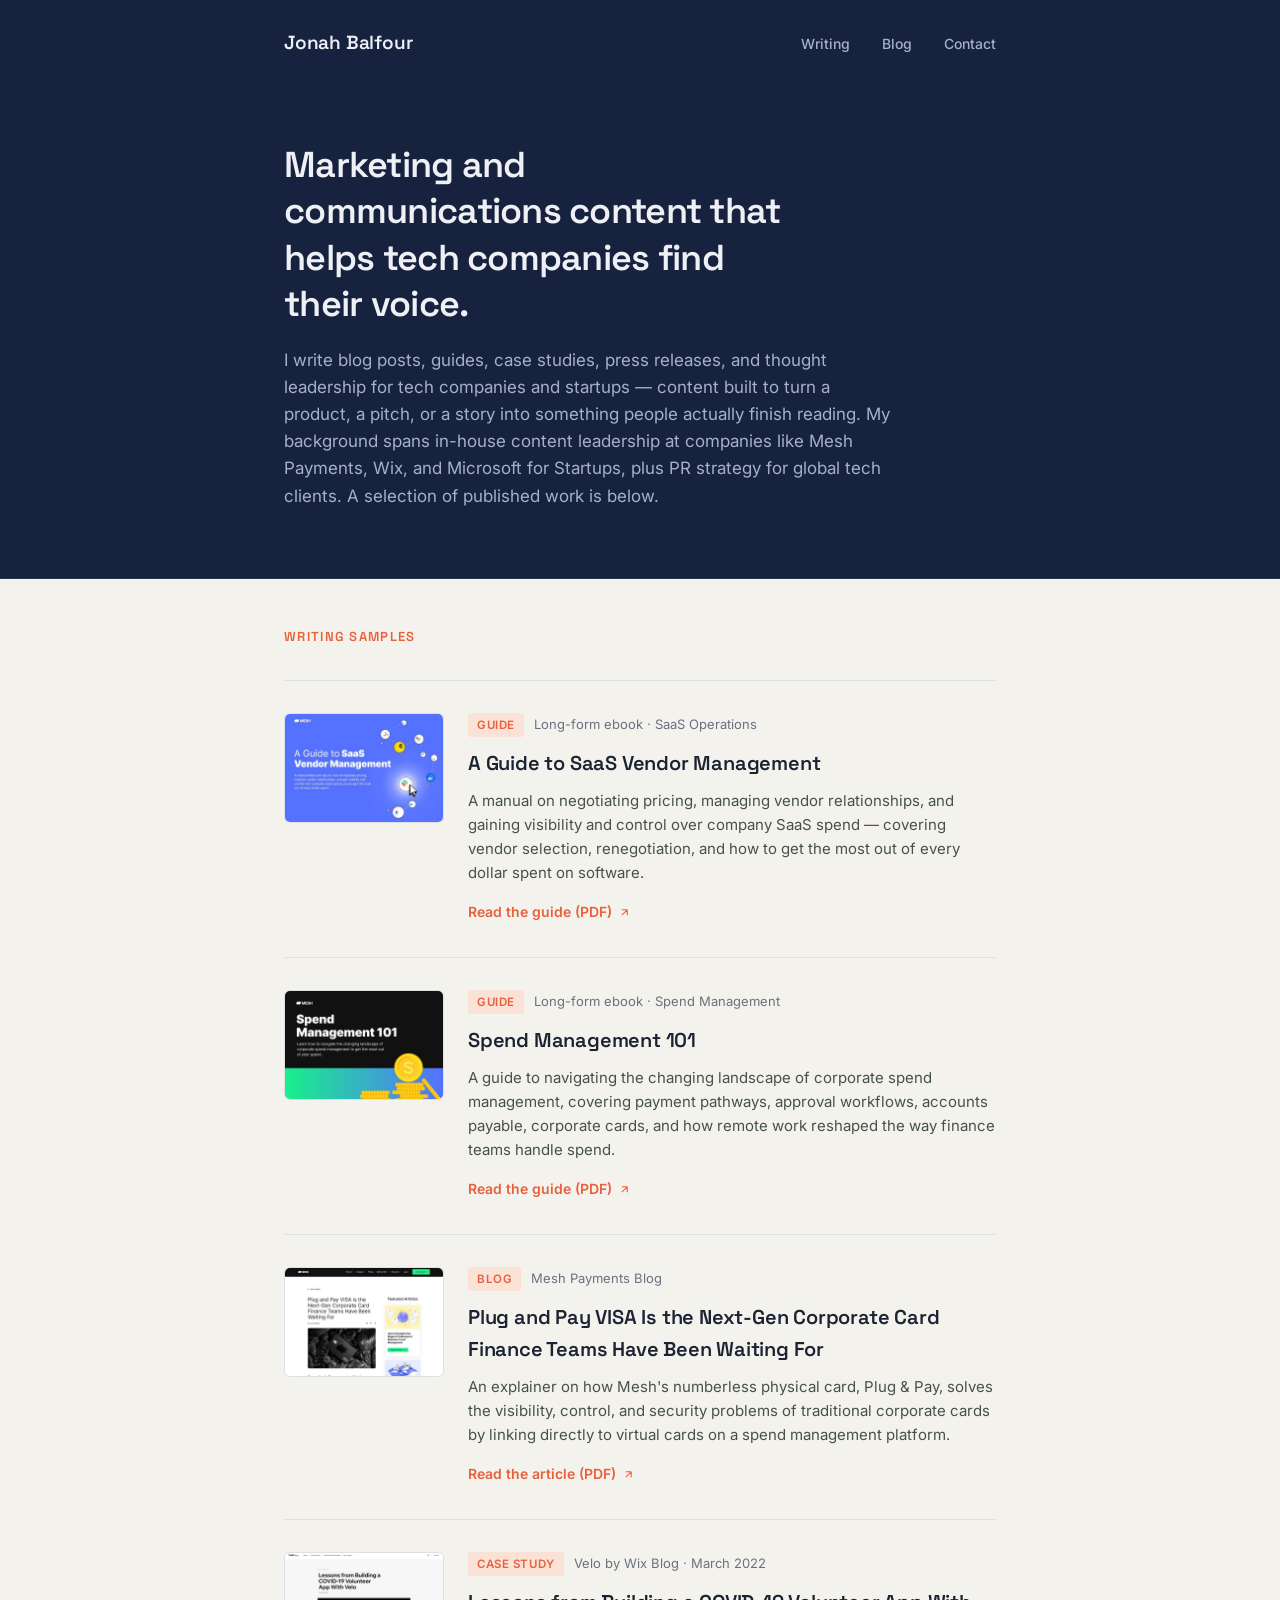
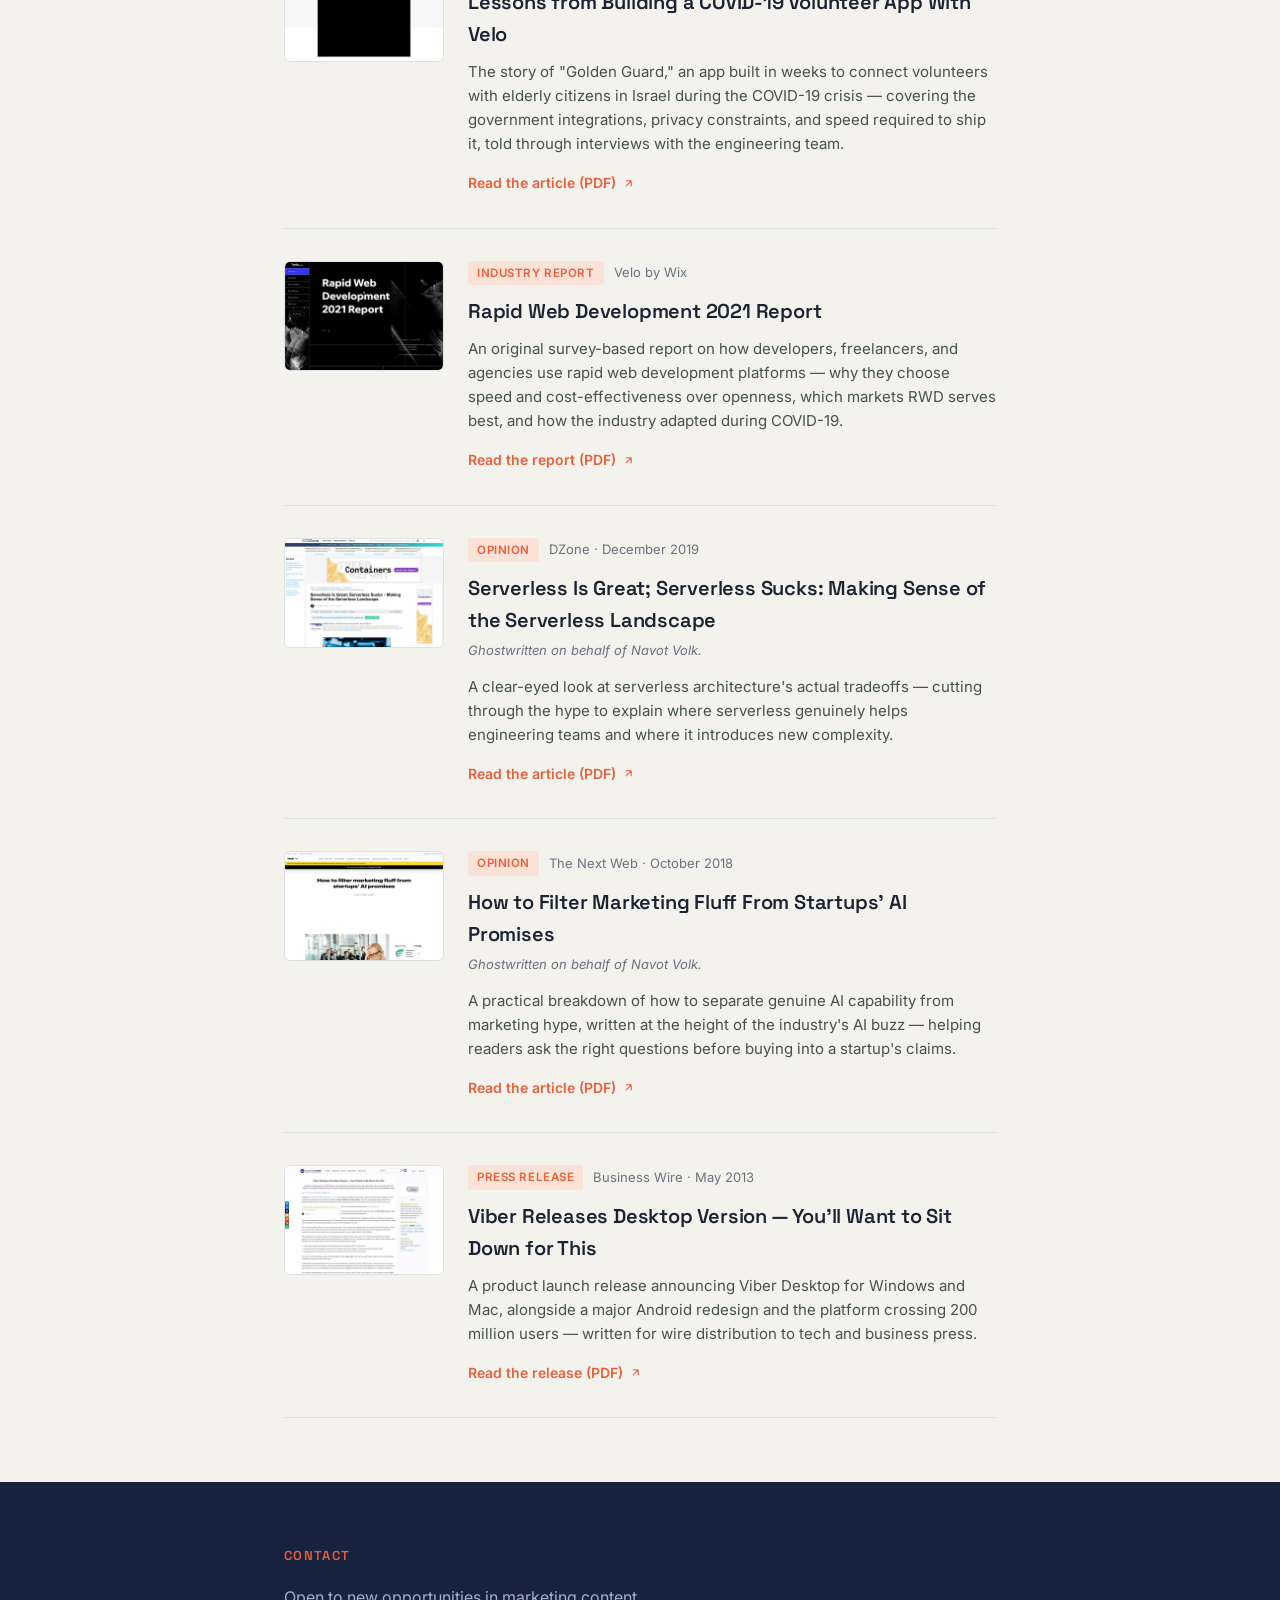
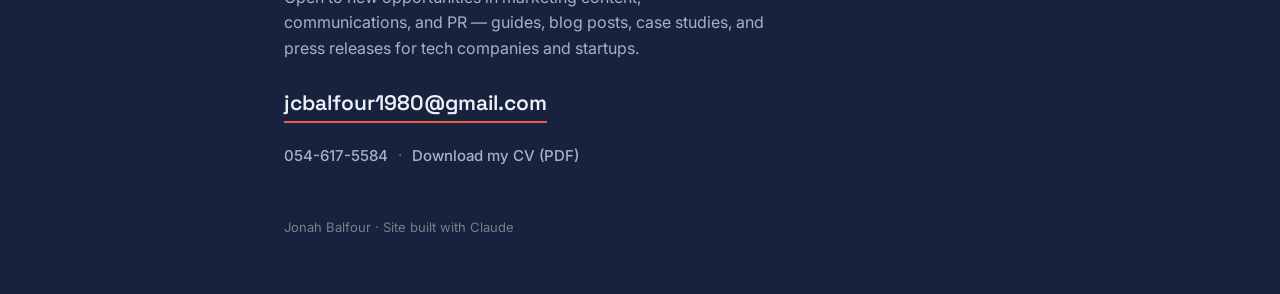
==== index.html @ e083e03f "Add files via upload" ====
<!DOCTYPE html>
<html lang="en">
<head>
<meta charset="UTF-8">
<meta name="viewport" content="width=device-width, initial-scale=1.0">
<title>Jonah Balfour — Writing Portfolio</title>
<link rel="preconnect" href="https://fonts.googleapis.com">
<link rel="preconnect" href="https://fonts.gstatic.com" crossorigin>
<link href="https://fonts.googleapis.com/css2?family=Space+Grotesk:wght@500;600;700&family=Inter:wght@400;500;600&display=swap" rel="stylesheet">
<link rel="stylesheet" href="style.css">
</head>
<body>

<header class="site">
  <div class="wrap">
    <div class="name">Jonah Balfour</div>
    <nav class="site">
      <a href="#writing">Writing</a>
      <a href="blog/index.html">Blog</a>
      <a href="#contact">Contact</a>
    </nav>
  </div>
</header>

<div class="hero">
  <div class="wrap">
    <h1>Marketing and communications content that helps tech companies find their voice.</h1>
    <p>I write blog posts, guides, case studies, press releases, and thought leadership for tech companies and startups — content built to turn a product, a pitch, or a story into something people actually finish reading. My background spans in-house content leadership at companies like Mesh Payments, Wix, and Microsoft for Startups, plus PR strategy for global tech clients. A selection of published work is below.</p>
  </div>
</div>

<div class="wrap">
  <section id="writing">
    <h2 class="section-title">Writing Samples</h2>
    <div class="samples">

      <article class="sample">
        <img class="sample-thumb" src="thumbs/saas-vendor-management-guide.jpg" alt="" loading="lazy">
        <div class="sample-body">
          <div class="sample-meta">
            <span class="tag">Guide</span>
            <span class="pub">Long-form ebook · SaaS Operations</span>
          </div>
          <h3>A Guide to SaaS Vendor Management</h3>
          <p>A manual on negotiating pricing, managing vendor relationships, and gaining visibility and control over company SaaS spend — covering vendor selection, renegotiation, and how to get the most out of every dollar spent on software.</p>
          <a class="read-link" href="samples/saas-vendor-management-guide.pdf" target="_blank" rel="noopener">Read the guide (PDF) <svg viewBox="0 0 24 24" fill="none" stroke="currentColor" stroke-width="2"><path d="M7 17L17 7M17 7H7M17 7V17"/></svg></a>
        </div>
      </article>

      <article class="sample">
        <img class="sample-thumb" src="thumbs/spend-management-101-guide.jpg" alt="" loading="lazy">
        <div class="sample-body">
          <div class="sample-meta">
            <span class="tag">Guide</span>
            <span class="pub">Long-form ebook · Spend Management</span>
          </div>
          <h3>Spend Management 101</h3>
          <p>A guide to navigating the changing landscape of corporate spend management, covering payment pathways, approval workflows, accounts payable, corporate cards, and how remote work reshaped the way finance teams handle spend.</p>
          <a class="read-link" href="samples/spend-management-101-guide.pdf" target="_blank" rel="noopener">Read the guide (PDF) <svg viewBox="0 0 24 24" fill="none" stroke="currentColor" stroke-width="2"><path d="M7 17L17 7M17 7H7M17 7V17"/></svg></a>
        </div>
      </article>

      <article class="sample">
        <img class="sample-thumb" src="thumbs/plug-and-pay-visa-mesh.jpg" alt="" loading="lazy">
        <div class="sample-body">
          <div class="sample-meta">
            <span class="tag">Blog</span>
            <span class="pub">Mesh Payments Blog</span>
          </div>
          <h3>Plug and Pay VISA Is the Next-Gen Corporate Card Finance Teams Have Been Waiting For</h3>
          <p>An explainer on how Mesh's numberless physical card, Plug &amp; Pay, solves the visibility, control, and security problems of traditional corporate cards by linking directly to virtual cards on a spend management platform.</p>
          <a class="read-link" href="samples/plug-and-pay-visa-mesh.pdf" target="_blank" rel="noopener">Read the article (PDF) <svg viewBox="0 0 24 24" fill="none" stroke="currentColor" stroke-width="2"><path d="M7 17L17 7M17 7H7M17 7V17"/></svg></a>
        </div>
      </article>

      <article class="sample">
        <img class="sample-thumb" src="thumbs/covid19-volunteer-app-velo.jpg" alt="" loading="lazy">
        <div class="sample-body">
          <div class="sample-meta">
            <span class="tag">Case Study</span>
            <span class="pub">Velo by Wix Blog · March 2022</span>
          </div>
          <h3>Lessons from Building a COVID-19 Volunteer App With Velo</h3>
          <p>The story of "Golden Guard," an app built in weeks to connect volunteers with elderly citizens in Israel during the COVID-19 crisis — covering the government integrations, privacy constraints, and speed required to ship it, told through interviews with the engineering team.</p>
          <a class="read-link" href="samples/covid19-volunteer-app-velo.pdf" target="_blank" rel="noopener">Read the article (PDF) <svg viewBox="0 0 24 24" fill="none" stroke="currentColor" stroke-width="2"><path d="M7 17L17 7M17 7H7M17 7V17"/></svg></a>
        </div>
      </article>

      <article class="sample">
        <img class="sample-thumb" src="thumbs/rapid-web-dev-report-2021.jpg" alt="" loading="lazy">
        <div class="sample-body">
          <div class="sample-meta">
            <span class="tag">Industry Report</span>
            <span class="pub">Velo by Wix</span>
          </div>
          <h3>Rapid Web Development 2021 Report</h3>
          <p>An original survey-based report on how developers, freelancers, and agencies use rapid web development platforms — why they choose speed and cost-effectiveness over openness, which markets RWD serves best, and how the industry adapted during COVID-19.</p>
          <a class="read-link" href="samples/rapid-web-dev-report-2021.pdf" target="_blank" rel="noopener">Read the report (PDF) <svg viewBox="0 0 24 24" fill="none" stroke="currentColor" stroke-width="2"><path d="M7 17L17 7M17 7H7M17 7V17"/></svg></a>
        </div>
      </article>

      <article class="sample">
        <img class="sample-thumb" src="thumbs/serverless-great-serverless-sucks.jpg" alt="" loading="lazy">
        <div class="sample-body">
          <div class="sample-meta">
            <span class="tag">Opinion</span>
            <span class="pub">DZone · December 2019</span>
          </div>
          <h3>Serverless Is Great; Serverless Sucks: Making Sense of the Serverless Landscape</h3>
          <p class="note">Ghostwritten on behalf of Navot Volk.</p>
          <p>A clear-eyed look at serverless architecture's actual tradeoffs — cutting through the hype to explain where serverless genuinely helps engineering teams and where it introduces new complexity.</p>
          <a class="read-link" href="samples/serverless-great-serverless-sucks.pdf" target="_blank" rel="noopener">Read the article (PDF) <svg viewBox="0 0 24 24" fill="none" stroke="currentColor" stroke-width="2"><path d="M7 17L17 7M17 7H7M17 7V17"/></svg></a>
        </div>
      </article>

      <article class="sample">
        <img class="sample-thumb" src="thumbs/filtering-ai-marketing-fluff.jpg" alt="" loading="lazy">
        <div class="sample-body">
          <div class="sample-meta">
            <span class="tag">Opinion</span>
            <span class="pub">The Next Web · October 2018</span>
          </div>
          <h3>How to Filter Marketing Fluff From Startups' AI Promises</h3>
          <p class="note">Ghostwritten on behalf of Navot Volk.</p>
          <p>A practical breakdown of how to separate genuine AI capability from marketing hype, written at the height of the industry's AI buzz — helping readers ask the right questions before buying into a startup's claims.</p>
          <a class="read-link" href="samples/filtering-ai-marketing-fluff.pdf" target="_blank" rel="noopener">Read the article (PDF) <svg viewBox="0 0 24 24" fill="none" stroke="currentColor" stroke-width="2"><path d="M7 17L17 7M17 7H7M17 7V17"/></svg></a>
        </div>
      </article>

      <article class="sample">
        <img class="sample-thumb" src="thumbs/viber-desktop-launch-press-release.jpg" alt="" loading="lazy">
        <div class="sample-body">
          <div class="sample-meta">
            <span class="tag">Press Release</span>
            <span class="pub">Business Wire · May 2013</span>
          </div>
          <h3>Viber Releases Desktop Version — You'll Want to Sit Down for This</h3>
          <p>A product launch release announcing Viber Desktop for Windows and Mac, alongside a major Android redesign and the platform crossing 200 million users — written for wire distribution to tech and business press.</p>
          <a class="read-link" href="samples/viber-desktop-launch-press-release.pdf" target="_blank" rel="noopener">Read the release (PDF) <svg viewBox="0 0 24 24" fill="none" stroke="currentColor" stroke-width="2"><path d="M7 17L17 7M17 7H7M17 7V17"/></svg></a>
        </div>
      </article>

    </div>
  </section>
</div>

<footer class="contact" id="contact">
  <div class="wrap">
    <h2 class="section-title">Contact</h2>
    <p>Open to new opportunities in marketing content, communications, and PR — guides, blog posts, case studies, and press releases for tech companies and startups.</p>
    <a class="contact-email" href="mailto:jcbalfour1980@gmail.com">jcbalfour1980@gmail.com</a>
    <div class="contact-links">
      <a class="contact-link" href="tel:+972546175584">054-617-5584</a>
      <span class="contact-sep">·</span>
      <a class="contact-link" href="jonah-balfour-cv.pdf" target="_blank" rel="noopener">Download my CV (PDF)</a>
    </div>
    <div class="fine-print">Jonah Balfour · Site built with Claude</div>
  </div>
</footer>

</body>
</html>
---- style.css ----
:root {
  --ink: #1b2333;
  --muted: #6a7180;
  --line: #dde1e3;
  --paper: #f4f2ec;
  --deep: #16223e;
  --on-deep: #eef0f6;
  --on-deep-muted: #a6b0cc;
  --accent: #e8603c;
  --accent-soft: #fbe2d7;
  --max: 760px;
  --font-head: "Space Grotesk", -apple-system, BlinkMacSystemFont, sans-serif;
  --font-body: "Inter", -apple-system, BlinkMacSystemFont, sans-serif;
}

* { box-sizing: border-box; }

html { scroll-behavior: smooth; }

body {
  margin: 0;
  background: var(--paper);
  color: var(--ink);
  font-family: var(--font-body);
  line-height: 1.6;
  -webkit-font-smoothing: antialiased;
}

a { color: inherit; }

.wrap {
  max-width: var(--max);
  margin: 0 auto;
  padding: 0 24px;
}

header.site {
  padding: 28px 0;
  background: var(--deep);
  color: var(--on-deep);
}

header.site .wrap { display: flex; justify-content: space-between; align-items: baseline; flex-wrap: wrap; gap: 16px; }

.name {
  font-family: var(--font-head);
  font-size: 19px;
  font-weight: 600;
  letter-spacing: -0.01em;
  color: var(--on-deep);
  text-decoration: none;
}

nav.site a {
  text-decoration: none;
  color: var(--on-deep-muted);
  font-size: 14px;
  font-weight: 500;
  margin-left: 28px;
  transition: color 0.15s ease;
}

nav.site a:hover { color: var(--on-deep); }

nav.site a.current { color: var(--on-deep); }

.hero {
  padding: 56px 0 68px;
  background: var(--deep);
  color: var(--on-deep);
  border-bottom: 1px solid rgba(255,255,255,0.08);
}

.hero h1 {
  font-family: var(--font-head);
  font-size: 36px;
  line-height: 1.28;
  font-weight: 600;
  letter-spacing: -0.02em;
  margin: 0 0 20px;
  max-width: 22ch;
  color: var(--on-deep);
}

.hero p {
  font-size: 17px;
  color: var(--on-deep-muted);
  max-width: 56ch;
  margin: 0;
}

.hero.hero-small {
  padding: 44px 0 52px;
}

.hero.hero-small h1 {
  font-size: 30px;
  max-width: 26ch;
}

section { padding: 48px 0 64px; }

h2.section-title {
  font-family: var(--font-head);
  font-size: 13px;
  text-transform: uppercase;
  letter-spacing: 0.1em;
  color: var(--accent);
  font-weight: 600;
  margin: 0 0 32px;
}

.samples { display: flex; flex-direction: column; gap: 0; }

.sample {
  display: flex;
  gap: 24px;
  padding: 32px 0;
  border-top: 1px solid var(--line);
}

.sample:last-child { border-bottom: 1px solid var(--line); }

.sample-thumb {
  width: 160px;
  height: 110px;
  object-fit: cover;
  border-radius: 6px;
  border: 1px solid var(--line);
  flex-shrink: 0;
  background: var(--line);
}

.sample-body { min-width: 0; }

.sample-meta {
  display: flex;
  flex-wrap: wrap;
  gap: 8px 10px;
  align-items: center;
  margin-bottom: 10px;
}

.tag {
  font-size: 11.5px;
  text-transform: uppercase;
  letter-spacing: 0.05em;
  font-weight: 600;
  color: var(--accent);
  background: var(--accent-soft);
  padding: 3px 9px;
  border-radius: 3px;
}

.pub {
  font-size: 13px;
  color: var(--muted);
}

.sample h3 {
  font-family: var(--font-head);
  font-size: 20px;
  font-weight: 600;
  letter-spacing: -0.01em;
  margin: 0 0 10px;
}

.sample p {
  font-size: 15px;
  color: #45524b;
  margin: 0 0 14px;
  max-width: 62ch;
}

.sample .note {
  font-size: 13px;
  color: var(--muted);
  font-style: italic;
  margin: -6px 0 14px;
}

.read-link {
  display: inline-flex;
  align-items: center;
  gap: 6px;
  font-size: 14px;
  font-weight: 600;
  color: var(--accent);
  text-decoration: none;
}

.read-link:hover { text-decoration: underline; }

.read-link svg { width: 13px; height: 13px; }

/* Blog index + post pages */

.blog-teaser {
  padding: 32px 0 8px;
}

.blog-teaser p {
  font-size: 15px;
  color: var(--muted);
  margin: 0;
  max-width: 62ch;
}

.post-header {
  padding: 8px 0 12px;
}

.post-header .pub {
  display: block;
  margin-bottom: 14px;
}

.post-title {
  font-family: var(--font-head);
  font-size: 32px;
  line-height: 1.25;
  font-weight: 600;
  letter-spacing: -0.015em;
  margin: 0 0 8px;
  max-width: 24ch;
}

.post-content {
  padding: 24px 0 64px;
  max-width: 66ch;
}

.post-content p {
  font-size: 16.5px;
  color: #333c40;
  margin: 0 0 20px;
}

.post-content h2 {
  font-family: var(--font-head);
  font-size: 22px;
  font-weight: 600;
  letter-spacing: -0.01em;
  margin: 40px 0 16px;
}

.post-content h3 {
  font-family: var(--font-head);
  font-size: 18px;
  font-weight: 600;
  margin: 32px 0 14px;
}

.post-content a { color: var(--accent); text-decoration: underline; }

.post-content blockquote {
  margin: 24px 0;
  padding-left: 20px;
  border-left: 3px solid var(--accent);
  color: var(--muted);
  font-style: italic;
}

.back-link {
  display: inline-flex;
  align-items: center;
  gap: 6px;
  font-size: 14px;
  font-weight: 600;
  color: var(--accent);
  text-decoration: none;
  margin-bottom: 8px;
}

.back-link:hover { text-decoration: underline; }

.back-link svg { width: 13px; height: 13px; }

footer.contact {
  background: var(--deep);
  color: var(--on-deep);
  padding: 64px 0 56px;
}

footer.contact h2.section-title { color: var(--accent); margin-bottom: 18px; }

footer.contact p {
  font-size: 16px;
  color: var(--on-deep-muted);
  max-width: 48ch;
  margin: 0 0 24px;
}

.contact-email {
  display: inline-block;
  font-family: var(--font-head);
  font-size: 21px;
  font-weight: 600;
  color: var(--on-deep);
  text-decoration: none;
  border-bottom: 2px solid var(--accent);
  padding-bottom: 2px;
}

.contact-email:hover { color: var(--accent); }

.contact-links {
  margin-top: 20px;
  display: flex;
  flex-wrap: wrap;
  align-items: center;
  gap: 10px;
}

.contact-link {
  font-size: 15px;
  font-weight: 500;
  color: var(--on-deep-muted);
  text-decoration: none;
}

.contact-link:hover { color: var(--on-deep); text-decoration: underline; }

.contact-sep { color: var(--on-deep-muted); opacity: 0.5; }

.fine-print {
  margin-top: 48px;
  font-size: 13px;
  color: rgba(242,239,226,0.45);
}

@media (max-width: 560px) {
  .hero h1 { font-size: 27px; }
  nav.site a { margin-left: 18px; }
  .sample { flex-direction: column; }
  .sample-thumb { width: 100%; height: 160px; }
  .post-title { font-size: 26px; }
}
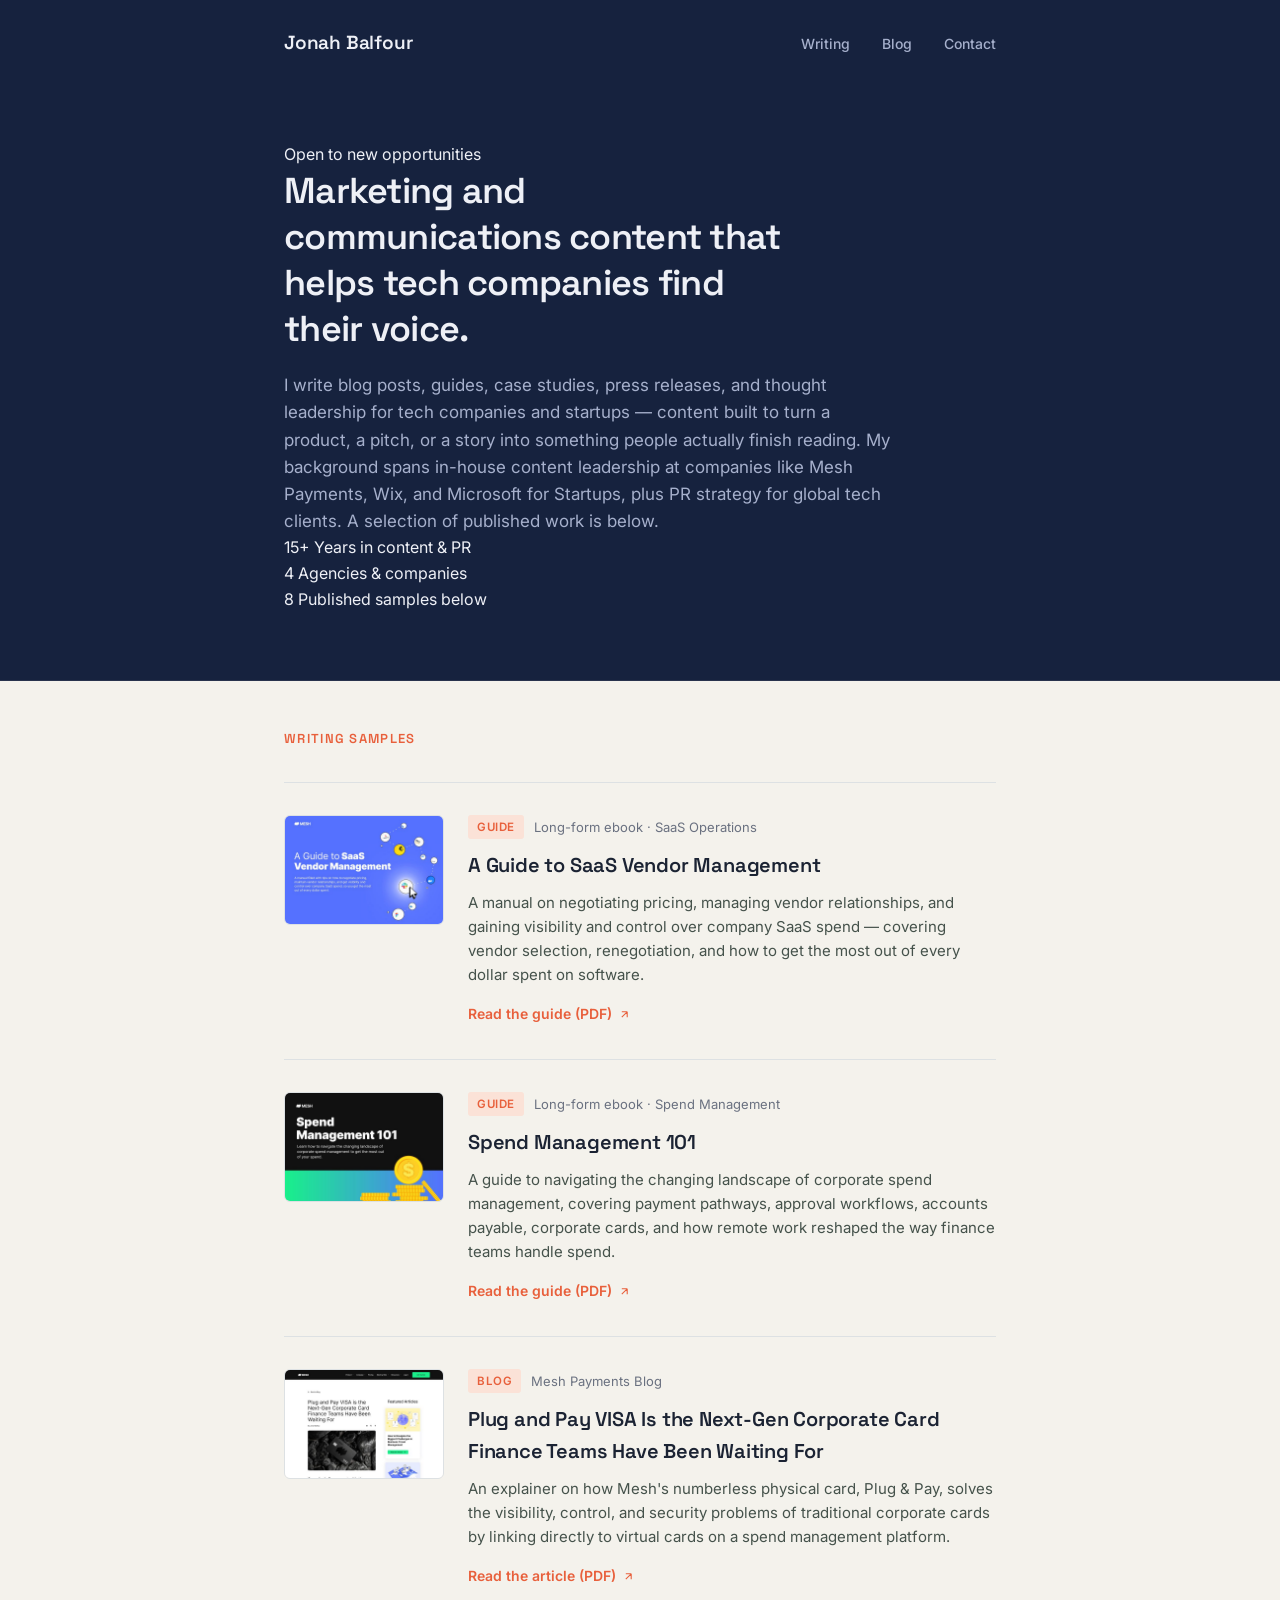
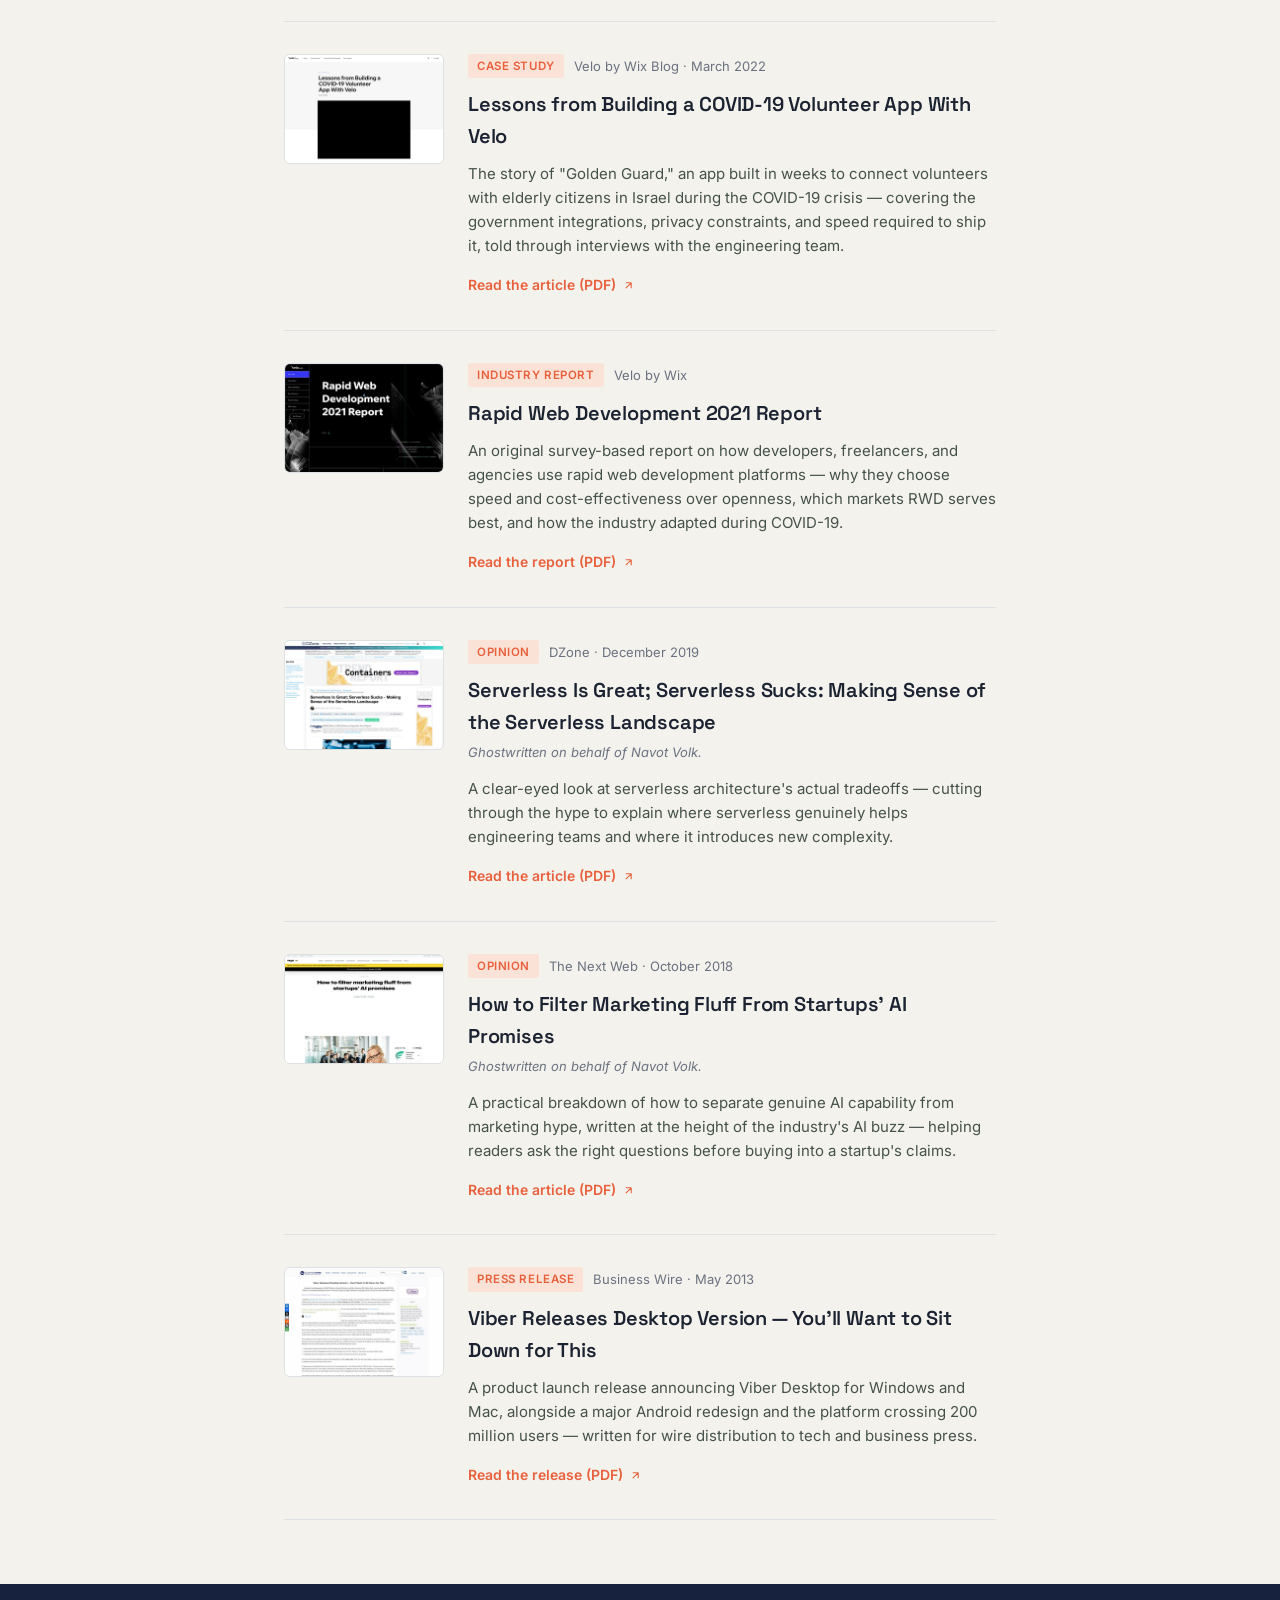
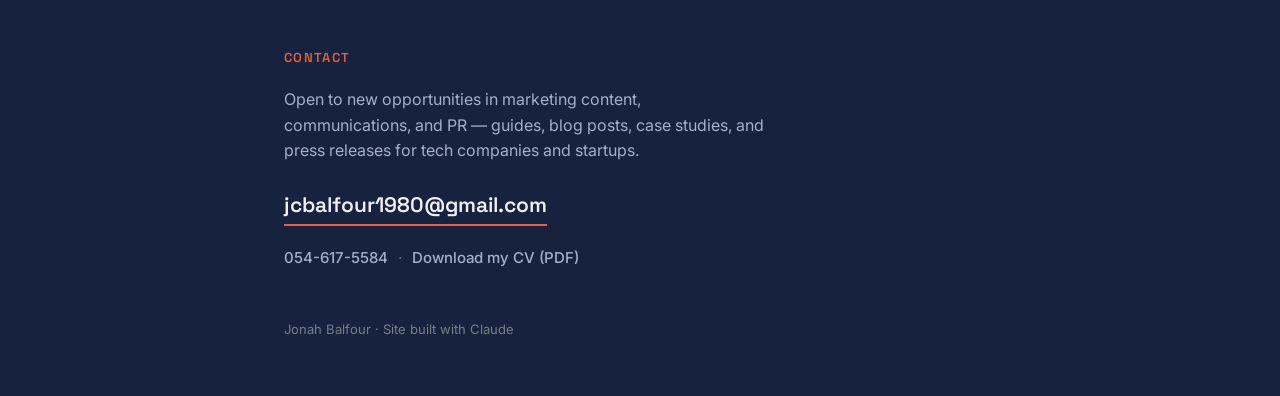
==== commit 31babd1b: "Update index.html" ====
--- a/index.html
+++ b/index.html
@@ -3,6 +3,7 @@
 <head>
 <meta charset="UTF-8">
 <meta name="viewport" content="width=device-width, initial-scale=1.0">
+<meta name="theme-color" content="#16223e">
 <title>Jonah Balfour — Writing Portfolio</title>
 <link rel="preconnect" href="https://fonts.googleapis.com">
 <link rel="preconnect" href="https://fonts.gstatic.com" crossorigin>
@@ -24,8 +25,23 @@
 
 <div class="hero">
   <div class="wrap">
+    <span class="badge"><span class="dot"></span>Open to new opportunities</span>
     <h1>Marketing and communications content that helps tech companies find their voice.</h1>
     <p>I write blog posts, guides, case studies, press releases, and thought leadership for tech companies and startups — content built to turn a product, a pitch, or a story into something people actually finish reading. My background spans in-house content leadership at companies like Mesh Payments, Wix, and Microsoft for Startups, plus PR strategy for global tech clients. A selection of published work is below.</p>
+    <div class="hero-stats">
+      <div class="stat">
+        <span class="stat-num">15+</span>
+        <span class="stat-label">Years in content &amp; PR</span>
+      </div>
+      <div class="stat">
+        <span class="stat-num">4</span>
+        <span class="stat-label">Agencies &amp; companies</span>
+      </div>
+      <div class="stat">
+        <span class="stat-num">8</span>
+        <span class="stat-label">Published samples below</span>
+      </div>
+    </div>
   </div>
 </div>
 
@@ -35,7 +51,9 @@
     <div class="samples">
 
       <article class="sample">
-        <img class="sample-thumb" src="thumbs/saas-vendor-management-guide.jpg" alt="" loading="lazy">
+        <div class="sample-thumb-wrap">
+          <img class="sample-thumb" src="thumbs/saas-vendor-management-guide.jpg" alt="" loading="lazy">
+        </div>
         <div class="sample-body">
           <div class="sample-meta">
             <span class="tag">Guide</span>
@@ -48,7 +66,9 @@
       </article>
 
       <article class="sample">
-        <img class="sample-thumb" src="thumbs/spend-management-101-guide.jpg" alt="" loading="lazy">
+        <div class="sample-thumb-wrap">
+          <img class="sample-thumb" src="thumbs/spend-management-101-guide.jpg" alt="" loading="lazy">
+        </div>
         <div class="sample-body">
           <div class="sample-meta">
             <span class="tag">Guide</span>
@@ -61,7 +81,9 @@
       </article>
 
       <article class="sample">
-        <img class="sample-thumb" src="thumbs/plug-and-pay-visa-mesh.jpg" alt="" loading="lazy">
+        <div class="sample-thumb-wrap">
+          <img class="sample-thumb" src="thumbs/plug-and-pay-visa-mesh.jpg" alt="" loading="lazy">
+        </div>
         <div class="sample-body">
           <div class="sample-meta">
             <span class="tag">Blog</span>
@@ -74,7 +96,9 @@
       </article>
 
       <article class="sample">
-        <img class="sample-thumb" src="thumbs/covid19-volunteer-app-velo.jpg" alt="" loading="lazy">
+        <div class="sample-thumb-wrap">
+          <img class="sample-thumb" src="thumbs/covid19-volunteer-app-velo.jpg" alt="" loading="lazy">
+        </div>
         <div class="sample-body">
           <div class="sample-meta">
             <span class="tag">Case Study</span>
@@ -87,7 +111,9 @@
       </article>
 
       <article class="sample">
-        <img class="sample-thumb" src="thumbs/rapid-web-dev-report-2021.jpg" alt="" loading="lazy">
+        <div class="sample-thumb-wrap">
+          <img class="sample-thumb" src="thumbs/rapid-web-dev-report-2021.jpg" alt="" loading="lazy">
+        </div>
         <div class="sample-body">
           <div class="sample-meta">
             <span class="tag">Industry Report</span>
@@ -100,7 +126,9 @@
       </article>
 
       <article class="sample">
-        <img class="sample-thumb" src="thumbs/serverless-great-serverless-sucks.jpg" alt="" loading="lazy">
+        <div class="sample-thumb-wrap">
+          <img class="sample-thumb" src="thumbs/serverless-great-serverless-sucks.jpg" alt="" loading="lazy">
+        </div>
         <div class="sample-body">
           <div class="sample-meta">
             <span class="tag">Opinion</span>
@@ -114,7 +142,9 @@
       </article>
 
       <article class="sample">
-        <img class="sample-thumb" src="thumbs/filtering-ai-marketing-fluff.jpg" alt="" loading="lazy">
+        <div class="sample-thumb-wrap">
+          <img class="sample-thumb" src="thumbs/filtering-ai-marketing-fluff.jpg" alt="" loading="lazy">
+        </div>
         <div class="sample-body">
           <div class="sample-meta">
             <span class="tag">Opinion</span>
@@ -128,7 +158,9 @@
       </article>
 
       <article class="sample">
-        <img class="sample-thumb" src="thumbs/viber-desktop-launch-press-release.jpg" alt="" loading="lazy">
+        <div class="sample-thumb-wrap">
+          <img class="sample-thumb" src="thumbs/viber-desktop-launch-press-release.jpg" alt="" loading="lazy">
+        </div>
         <div class="sample-body">
           <div class="sample-meta">
             <span class="tag">Press Release</span>
@@ -158,5 +190,6 @@
   </div>
 </footer>
 
+<script src="app.js"></script>
 </body>
 </html>
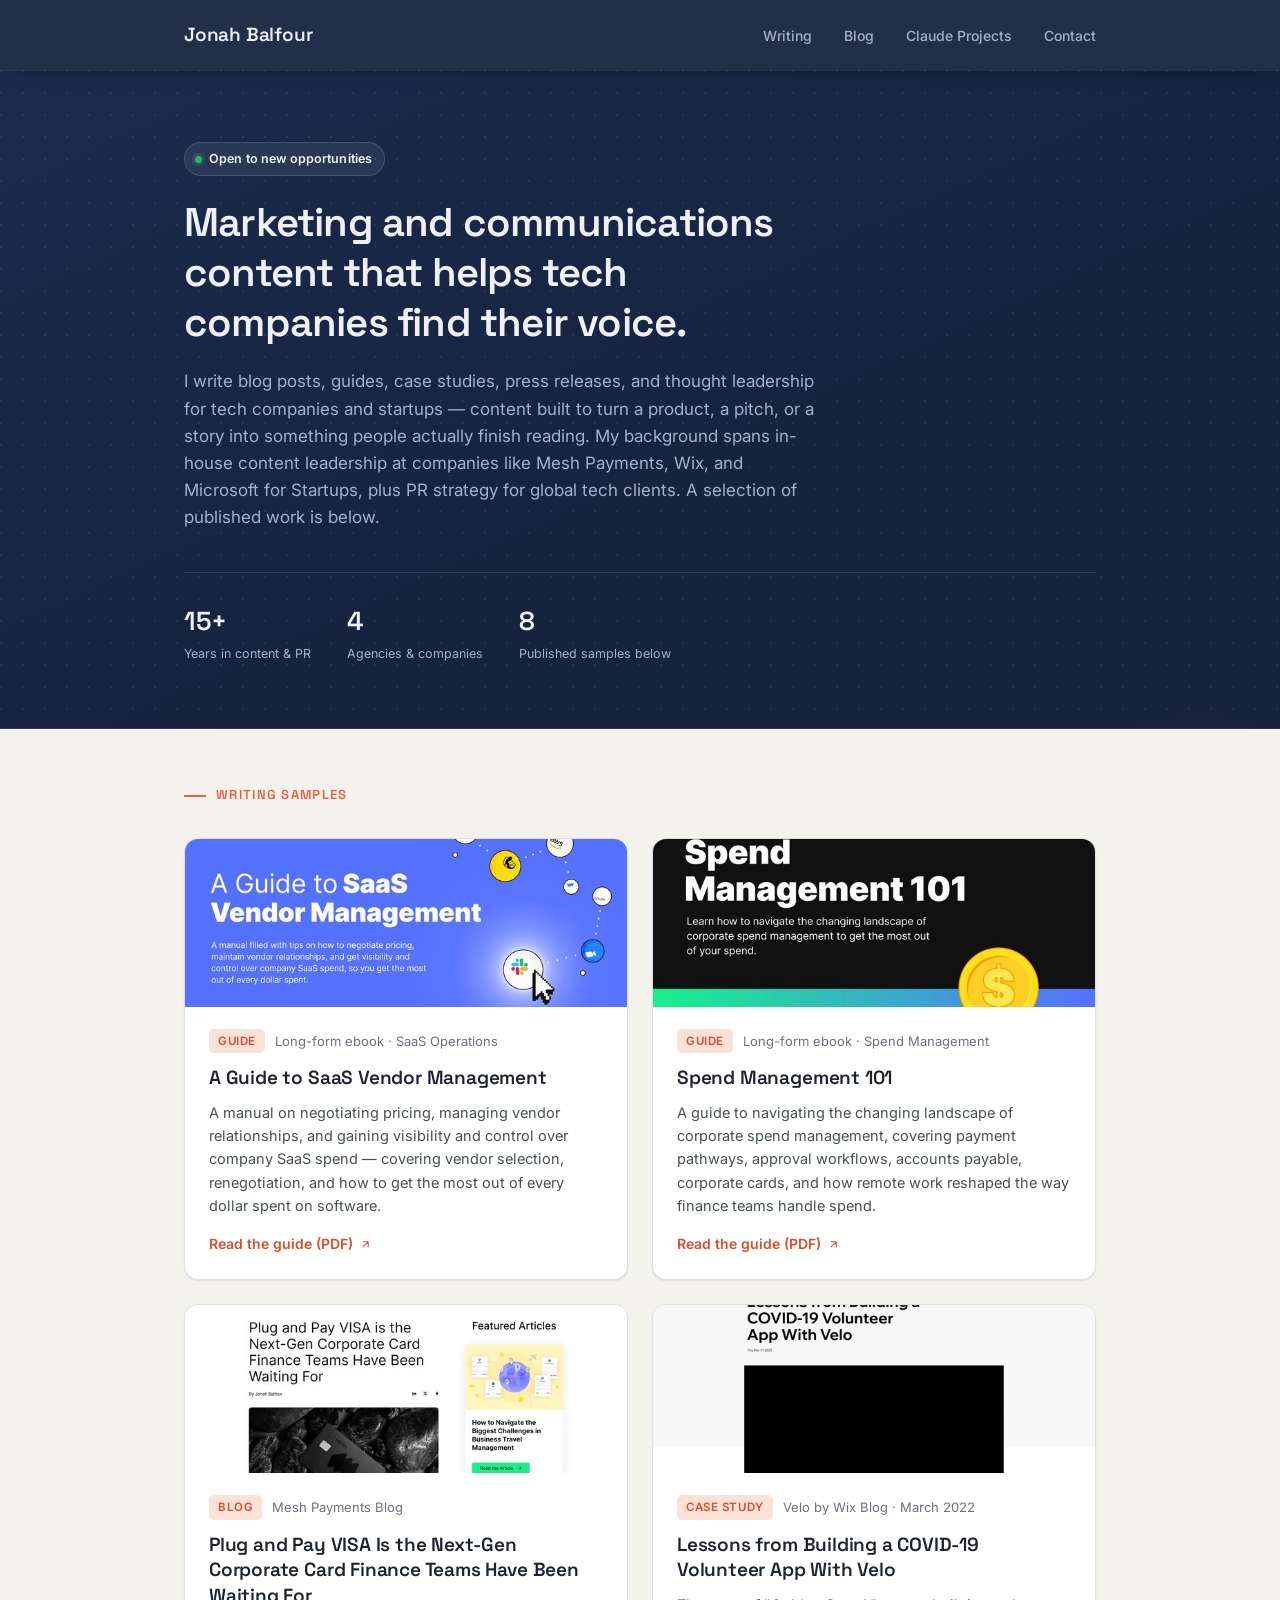
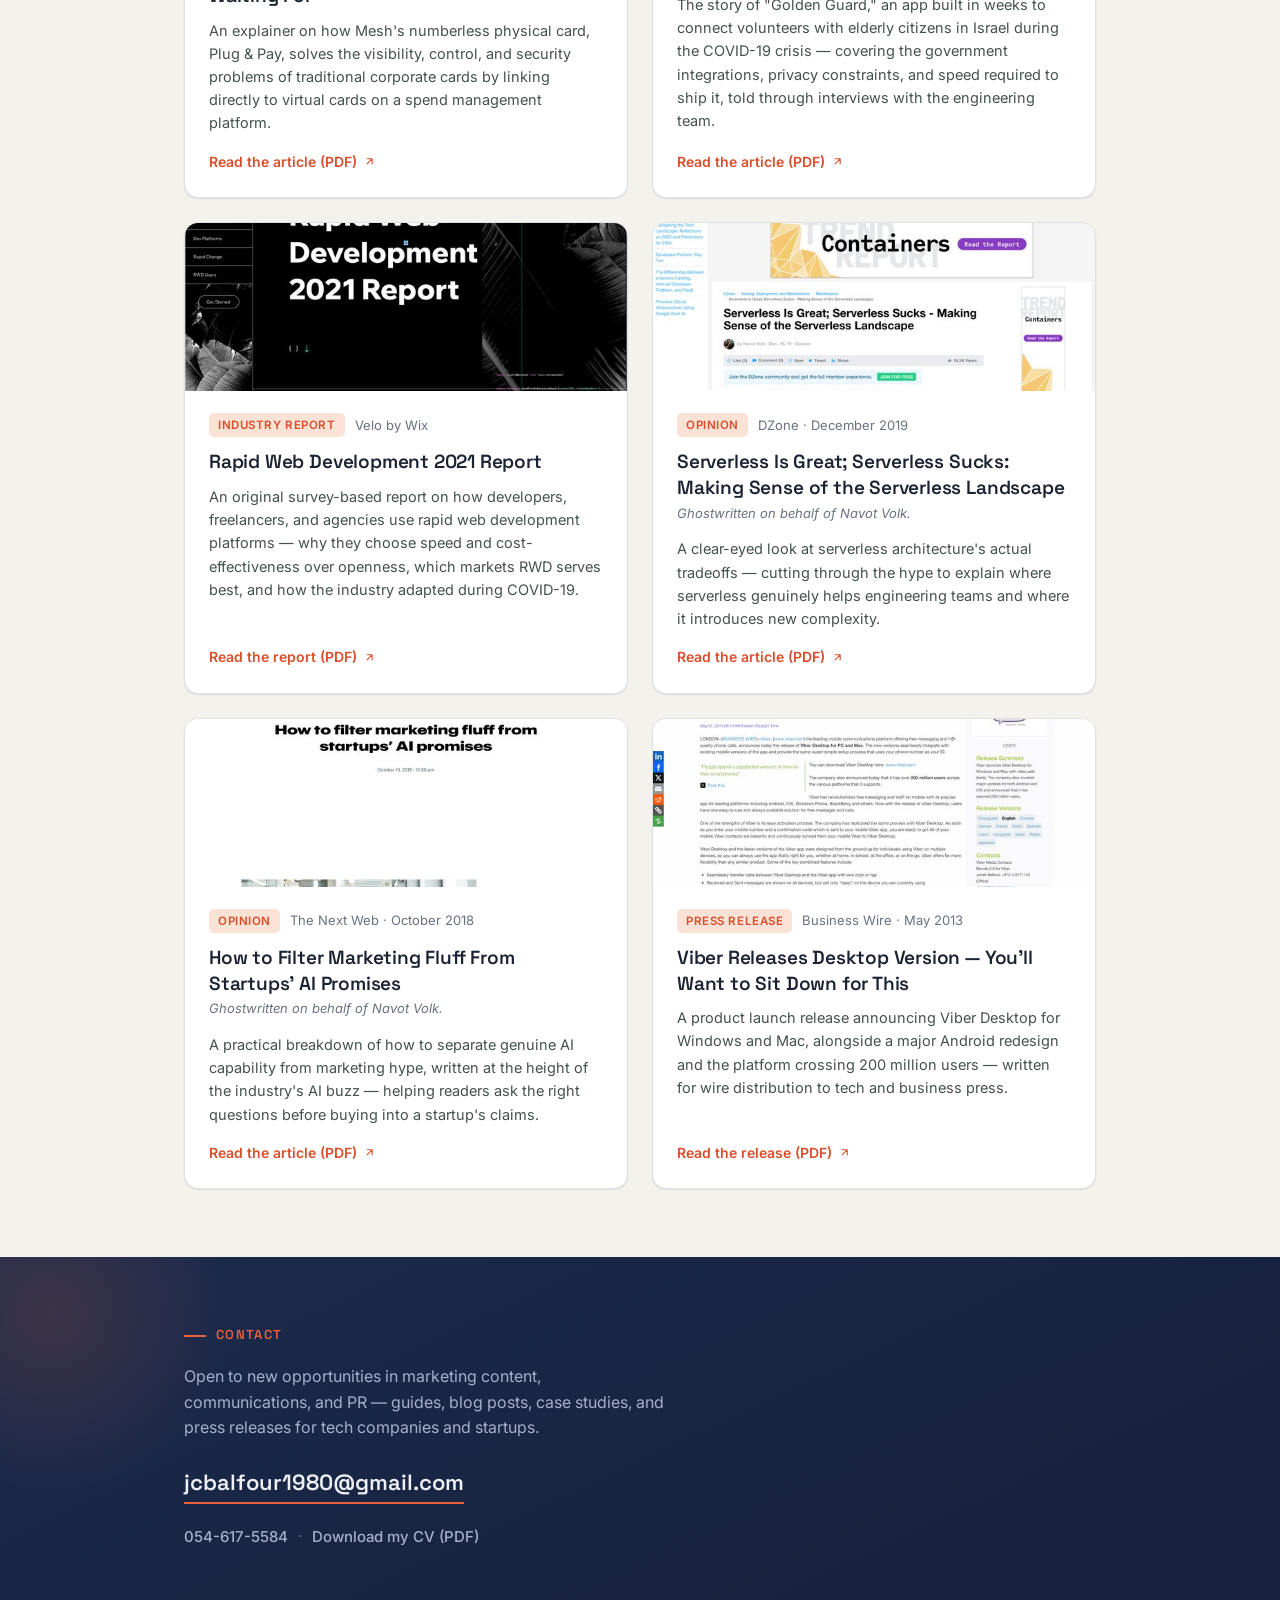
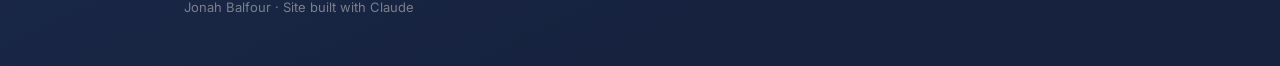
==== commit 779c54dc: "Merge job-search-dashboard and nefesh into projects/, add Claude Projects nav Combines the three sep" ====
--- a/index.html
+++ b/index.html
@@ -18,6 +18,7 @@
     <nav class="site">
       <a href="#writing">Writing</a>
       <a href="blog/index.html">Blog</a>
+      <a href="projects/index.html">Claude Projects</a>
       <a href="#contact">Contact</a>
     </nav>
   </div>
--- a/style.css
+++ b/style.css
@@ -3,14 +3,21 @@
   --muted: #6a7180;
   --line: #dde1e3;
   --paper: #f4f2ec;
+  --card: #ffffff;
   --deep: #16223e;
+  --deep-2: #1c2b4d;
   --on-deep: #eef0f6;
   --on-deep-muted: #a6b0cc;
   --accent: #e8603c;
+  --accent-2: #d94e2b;
   --accent-soft: #fbe2d7;
-  --max: 760px;
+  --ok: #2fae6b;
+  --max: 960px;
   --font-head: "Space Grotesk", -apple-system, BlinkMacSystemFont, sans-serif;
   --font-body: "Inter", -apple-system, BlinkMacSystemFont, sans-serif;
+  --shadow-sm: 0 1px 2px rgba(22,34,62,0.06), 0 1px 1px rgba(22,34,62,0.04);
+  --shadow-md: 0 6px 20px rgba(22,34,62,0.08), 0 2px 6px rgba(22,34,62,0.05);
+  --shadow-lg: 0 18px 40px rgba(22,34,62,0.14), 0 6px 14px rgba(22,34,62,0.08);
 }
 
 * { box-sizing: border-box; }
@@ -34,10 +41,18 @@
   padding: 0 24px;
 }
 
+/* Header / nav */
+
 header.site {
-  padding: 28px 0;
-  background: var(--deep);
-  color: var(--on-deep);
+  padding: 20px 0;
+  background: rgba(22, 34, 62, 0.94);
+  backdrop-filter: blur(10px);
+  -webkit-backdrop-filter: blur(10px);
+  color: var(--on-deep);
+  position: sticky;
+  top: 0;
+  z-index: 50;
+  box-shadow: 0 1px 0 rgba(255,255,255,0.06), 0 12px 24px -18px rgba(0,0,0,0.5);
 }
 
 header.site .wrap { display: flex; justify-content: space-between; align-items: baseline; flex-wrap: wrap; gap: 16px; }
@@ -52,45 +67,103 @@
 }
 
 nav.site a {
+  position: relative;
   text-decoration: none;
   color: var(--on-deep-muted);
   font-size: 14px;
   font-weight: 500;
   margin-left: 28px;
+  padding-bottom: 4px;
   transition: color 0.15s ease;
 }
 
+nav.site a::after {
+  content: "";
+  position: absolute;
+  left: 0;
+  right: 100%;
+  bottom: 0;
+  height: 2px;
+  background: var(--accent);
+  transition: right 0.2s ease;
+}
+
 nav.site a:hover { color: var(--on-deep); }
+nav.site a:hover::after { right: 0; }
 
 nav.site a.current { color: var(--on-deep); }
+nav.site a.current::after { right: 0; background: var(--accent); }
+
+/* Hero */
 
 .hero {
-  padding: 56px 0 68px;
-  background: var(--deep);
+  position: relative;
+  padding: 72px 0 64px;
+  background:
+    radial-gradient(circle at 1px 1px, rgba(255,255,255,0.07) 1px, transparent 0),
+    linear-gradient(155deg, var(--deep-2) 0%, var(--deep) 62%);
+  background-size: 22px 22px, 100% 100%;
   color: var(--on-deep);
   border-bottom: 1px solid rgba(255,255,255,0.08);
+  overflow: hidden;
+}
+
+.hero::after {
+  content: "";
+  position: absolute;
+  inset: auto -10% -60% auto;
+  width: 420px;
+  height: 420px;
+  background: radial-gradient(circle, rgba(232,96,60,0.22), transparent 70%);
+  pointer-events: none;
+}
+
+.hero .wrap { position: relative; z-index: 1; }
+
+.badge {
+  display: inline-flex;
+  align-items: center;
+  gap: 7px;
+  font-size: 12.5px;
+  font-weight: 600;
+  letter-spacing: 0.01em;
+  color: var(--on-deep);
+  background: rgba(255,255,255,0.07);
+  border: 1px solid rgba(255,255,255,0.14);
+  padding: 6px 12px 6px 10px;
+  border-radius: 100px;
+  margin-bottom: 22px;
+}
+
+.badge .dot {
+  width: 7px;
+  height: 7px;
+  border-radius: 50%;
+  background: var(--ok);
+  box-shadow: 0 0 0 3px rgba(47,174,107,0.22);
+  flex-shrink: 0;
 }
 
 .hero h1 {
   font-family: var(--font-head);
-  font-size: 36px;
-  line-height: 1.28;
+  font-size: 40px;
+  line-height: 1.25;
   font-weight: 600;
   letter-spacing: -0.02em;
   margin: 0 0 20px;
-  max-width: 22ch;
+  max-width: 24ch;
   color: var(--on-deep);
 }
 
 .hero p {
   font-size: 17px;
   color: var(--on-deep-muted);
-  max-width: 56ch;
+  max-width: 58ch;
   margin: 0;
 }
 
 .hero.hero-small {
-  padding: 44px 0 52px;
+  padding: 52px 0 56px;
 }
 
 .hero.hero-small h1 {
@@ -98,9 +171,40 @@
   max-width: 26ch;
 }
 
-section { padding: 48px 0 64px; }
+.hero-stats {
+  display: flex;
+  flex-wrap: wrap;
+  gap: 36px;
+  margin-top: 40px;
+  padding-top: 28px;
+  border-top: 1px solid rgba(255,255,255,0.12);
+}
+
+.hero-stats .stat {
+  display: flex;
+  flex-direction: column;
+  gap: 2px;
+}
+
+.hero-stats .stat-num {
+  font-family: var(--font-head);
+  font-size: 26px;
+  font-weight: 600;
+  color: var(--on-deep);
+  letter-spacing: -0.01em;
+}
+
+.hero-stats .stat-label {
+  font-size: 12.5px;
+  color: var(--on-deep-muted);
+}
+
+section { padding: 56px 0 68px; }
 
 h2.section-title {
+  display: flex;
+  align-items: center;
+  gap: 10px;
   font-family: var(--font-head);
   font-size: 13px;
   text-transform: uppercase;
@@ -110,35 +214,74 @@
   margin: 0 0 32px;
 }
 
-.samples { display: flex; flex-direction: column; gap: 0; }
+h2.section-title::before {
+  content: "";
+  width: 22px;
+  height: 2px;
+  background: var(--accent);
+  flex-shrink: 0;
+}
+
+/* Sample cards */
+
+.samples {
+  display: grid;
+  grid-template-columns: repeat(2, 1fr);
+  gap: 24px;
+}
+
+.samples.samples-list {
+  grid-template-columns: 1fr;
+}
 
 .sample {
   display: flex;
-  gap: 24px;
-  padding: 32px 0;
-  border-top: 1px solid var(--line);
-}
-
-.sample:last-child { border-bottom: 1px solid var(--line); }
+  flex-direction: column;
+  background: var(--card);
+  border: 1px solid var(--line);
+  border-radius: 14px;
+  overflow: hidden;
+  box-shadow: var(--shadow-sm);
+  transition: transform 0.22s ease, box-shadow 0.22s ease, border-color 0.22s ease;
+}
+
+.sample:hover {
+  transform: translateY(-4px);
+  box-shadow: var(--shadow-lg);
+  border-color: rgba(232,96,60,0.35);
+}
+
+.sample-thumb-wrap {
+  overflow: hidden;
+  background: var(--line);
+}
 
 .sample-thumb {
-  width: 160px;
-  height: 110px;
+  display: block;
+  width: 100%;
+  height: 168px;
   object-fit: cover;
-  border-radius: 6px;
-  border: 1px solid var(--line);
-  flex-shrink: 0;
-  background: var(--line);
-}
-
-.sample-body { min-width: 0; }
+  transition: transform 0.35s ease;
+}
+
+.sample:hover .sample-thumb {
+  transform: scale(1.05);
+}
+
+.sample-body {
+  min-width: 0;
+  padding: 22px 24px 24px;
+  display: flex;
+  flex-direction: column;
+  flex: 1;
+}
 
 .sample-meta {
   display: flex;
   flex-wrap: wrap;
   gap: 8px 10px;
   align-items: center;
-  margin-bottom: 10px;
+  margin-bottom: 12px;
 }
 
 .tag {
@@ -146,10 +289,10 @@
   text-transform: uppercase;
   letter-spacing: 0.05em;
   font-weight: 600;
-  color: var(--accent);
+  color: var(--accent-2);
   background: var(--accent-soft);
   padding: 3px 9px;
-  border-radius: 3px;
+  border-radius: 5px;
 }
 
 .pub {
@@ -159,16 +302,17 @@
 
 .sample h3 {
   font-family: var(--font-head);
-  font-size: 20px;
+  font-size: 19px;
+  line-height: 1.35;
   font-weight: 600;
   letter-spacing: -0.01em;
   margin: 0 0 10px;
 }
 
 .sample p {
-  font-size: 15px;
+  font-size: 14.5px;
   color: #45524b;
-  margin: 0 0 14px;
+  margin: 0 0 16px;
   max-width: 62ch;
 }
 
@@ -176,7 +320,7 @@
   font-size: 13px;
   color: var(--muted);
   font-style: italic;
-  margin: -6px 0 14px;
+  margin: -8px 0 14px;
 }
 
 .read-link {
@@ -185,13 +329,15 @@
   gap: 6px;
   font-size: 14px;
   font-weight: 600;
-  color: var(--accent);
+  color: var(--accent-2);
   text-decoration: none;
-}
+  margin-top: auto;
+}
+
+.read-link svg { width: 13px; height: 13px; transition: transform 0.18s ease; }
 
 .read-link:hover { text-decoration: underline; }
-
-.read-link svg { width: 13px; height: 13px; }
+.read-link:hover svg { transform: translate(2px, -2px); }
 
 /* Blog index + post pages */
 
@@ -217,7 +363,7 @@
 
 .post-title {
   font-family: var(--font-head);
-  font-size: 32px;
+  font-size: 34px;
   line-height: 1.25;
   font-weight: 600;
   letter-spacing: -0.015em;
@@ -251,7 +397,7 @@
   margin: 32px 0 14px;
 }
 
-.post-content a { color: var(--accent); text-decoration: underline; }
+.post-content a { color: var(--accent-2); text-decoration: underline; }
 
 .post-content blockquote {
   margin: 24px 0;
@@ -267,7 +413,7 @@
   gap: 6px;
   font-size: 14px;
   font-weight: 600;
-  color: var(--accent);
+  color: var(--accent-2);
   text-decoration: none;
   margin-bottom: 8px;
 }
@@ -276,13 +422,30 @@
 
 .back-link svg { width: 13px; height: 13px; }
 
+/* Footer */
+
 footer.contact {
-  background: var(--deep);
-  color: var(--on-deep);
-  padding: 64px 0 56px;
-}
+  position: relative;
+  background: linear-gradient(155deg, var(--deep-2) 0%, var(--deep) 70%);
+  color: var(--on-deep);
+  padding: 68px 0 48px;
+  overflow: hidden;
+}
+
+footer.contact::before {
+  content: "";
+  position: absolute;
+  inset: -30% auto auto -10%;
+  width: 360px;
+  height: 360px;
+  background: radial-gradient(circle, rgba(232,96,60,0.16), transparent 70%);
+  pointer-events: none;
+}
+
+footer.contact .wrap { position: relative; z-index: 1; }
 
 footer.contact h2.section-title { color: var(--accent); margin-bottom: 18px; }
+footer.contact h2.section-title::before { background: var(--accent); }
 
 footer.contact p {
   font-size: 16px;
@@ -294,12 +457,13 @@
 .contact-email {
   display: inline-block;
   font-family: var(--font-head);
-  font-size: 21px;
+  font-size: 22px;
   font-weight: 600;
   color: var(--on-deep);
   text-decoration: none;
   border-bottom: 2px solid var(--accent);
   padding-bottom: 2px;
+  transition: color 0.15s ease, border-color 0.15s ease;
 }
 
 .contact-email:hover { color: var(--accent); }
@@ -329,10 +493,31 @@
   color: rgba(242,239,226,0.45);
 }
 
+/* Scroll reveal (progressive enhancement — see app.js) */
+
+.reveal {
+  opacity: 0;
+  transform: translateY(16px);
+  transition: opacity 0.55s ease, transform 0.55s ease;
+}
+
+.reveal.in-view {
+  opacity: 1;
+  transform: none;
+}
+
+@media (prefers-reduced-motion: reduce) {
+  .reveal { transition: none; opacity: 1 !important; transform: none !important; }
+  .sample, .sample-thumb { transition: none !important; }
+}
+
+@media (max-width: 720px) {
+  .samples { grid-template-columns: 1fr; }
+}
+
 @media (max-width: 560px) {
-  .hero h1 { font-size: 27px; }
+  .hero h1 { font-size: 28px; }
+  .hero-stats { gap: 24px; }
   nav.site a { margin-left: 18px; }
-  .sample { flex-direction: column; }
-  .sample-thumb { width: 100%; height: 160px; }
   .post-title { font-size: 26px; }
 }
